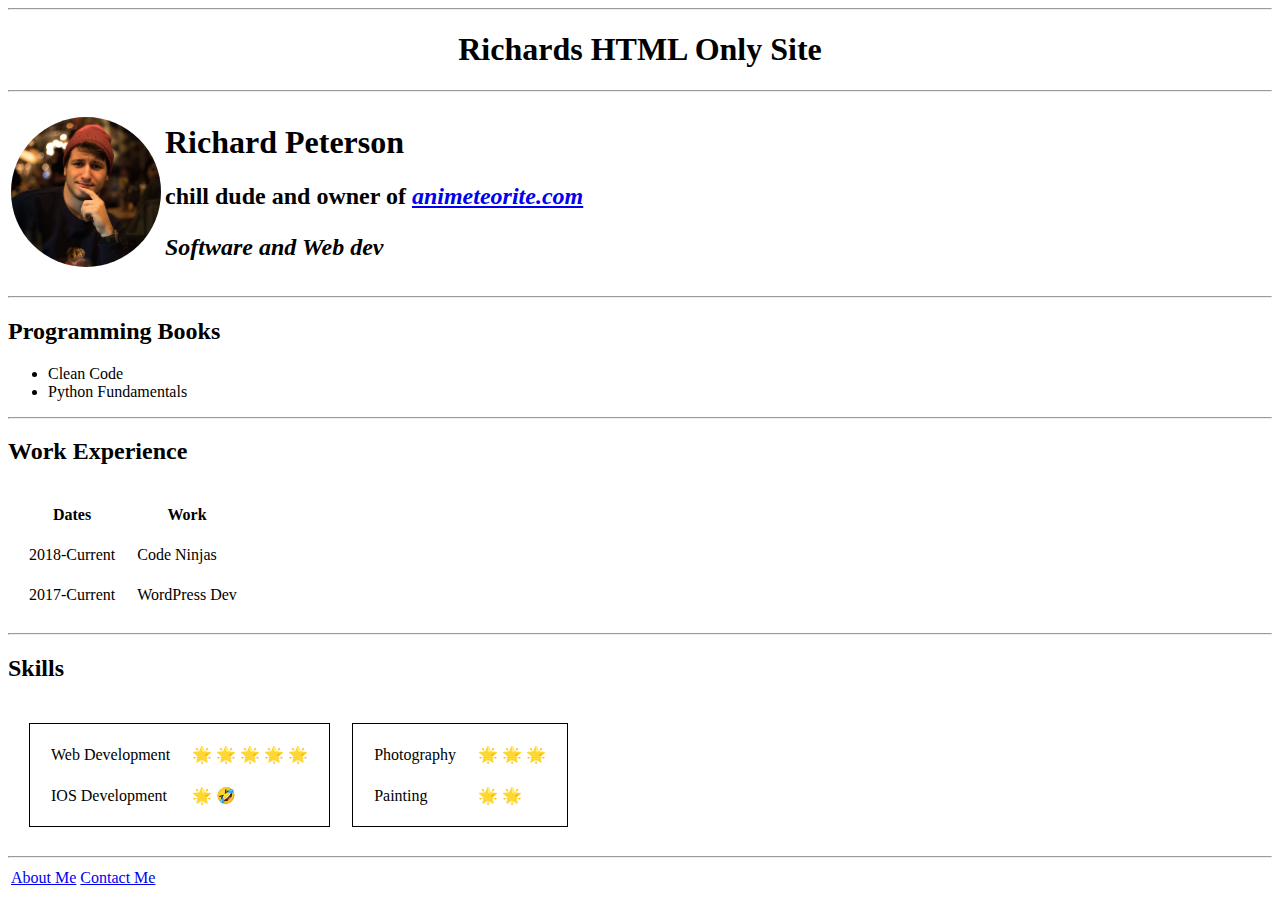
==== index.html @ 943dce13 "css beginning" ====
<!DOCTYPE html>
<html lang="en">
<head>
    <meta charset="UTF-8">
    <meta http-equiv="X-UA-Compatible" content="IE=edge">
    <meta name="viewport" content="width=device-width, initial-scale=1.0">
    <title>HTML Site</title>
</head>
<body>
    <hr>
     <center>
      <h1>Richards HTML Only Site</h1>
     </center>
    <hr>
     <table>
        <thead>
        </thead>
        <tbody>
            <tr>
                <td>
                    <img src="me pic.png" style="height: 150px; border-radius: 100px;" alt="profile picture">
                </td>
                <td>
                    <h1>Richard Peterson</h1>
                    <p><h2><strong>chill dude and owner of <a href="animeteorite.com"><i>animeteorite.com</i></a></strong></p></h2>
                    <p><h2><i>Software and Web dev</i></p></h2>
                </td>
            </tr>
        </tbody>
     </table>

     <hr>

     <h2><strong>Programming Books</strong></h2>

     <ul>
        <li>Clean Code</li>
        <li>Python Fundamentals</li>
     </ul>

     <hr>

     <h2><strong>Work Experience</strong></h2>

     <table cellspacing="20"> 
        <thead>
            <tr>
                <th>
                    Dates
                </th>
                <th>
                    Work
                </th>
            </tr>
        </thead>

        <tbody>
            <tr>
                <td>
                    2018-Current
                </td>
                <td>
                    Code Ninjas
                </td>
            </tr>
            <tr>
                <td>
                    2017-Current
                </td>
                <td>
                    WordPress Dev
                </td>
            </tr>
        </tbody>
     </table>

     <hr>

     <h2><strong>Skills</strong></h2>

     <table cellspacing="20">
        <tr>
            <td><table cellspacing="20" style="border: 1px solid black;">
                <tbody>
                    <tr>
                        <td>
                            Web Development 
                        </td>
                        <td>&#127775 &#127775 &#127775 &#127775 &#127775</td>
                    </tr>
                    <tr>
                        <td>
                            IOS Development 
                        </td>
                        <!-- 'WIN + .' -->
                        <td>&#127775 🤣 </td> 
                    </tr>
                </tbody>
            </table></td>
            <td><table cellspacing="20" style="border: 1px solid black;">
                <tbody>
                    <tr>
                        <td>
                            Photography 
                        </td>
                        <td>&#127775 &#127775 &#127775</td>
                    </tr>
                    <tr>
                        <td>
                            Painting 
                        </td>
                        <td>&#127775 &#127775</td>
                    </tr>
                </tbody>
            </table></td>
        </tr>
        </table>

    

   <hr>

   <table>
    <tr>
        <td><a href="hobbies.html">About Me</a></td>
        <td><a href="ContactMe.html">Contact Me</a></td>
    </tr>
   </table>
          
    
    
    
</body>
</html>
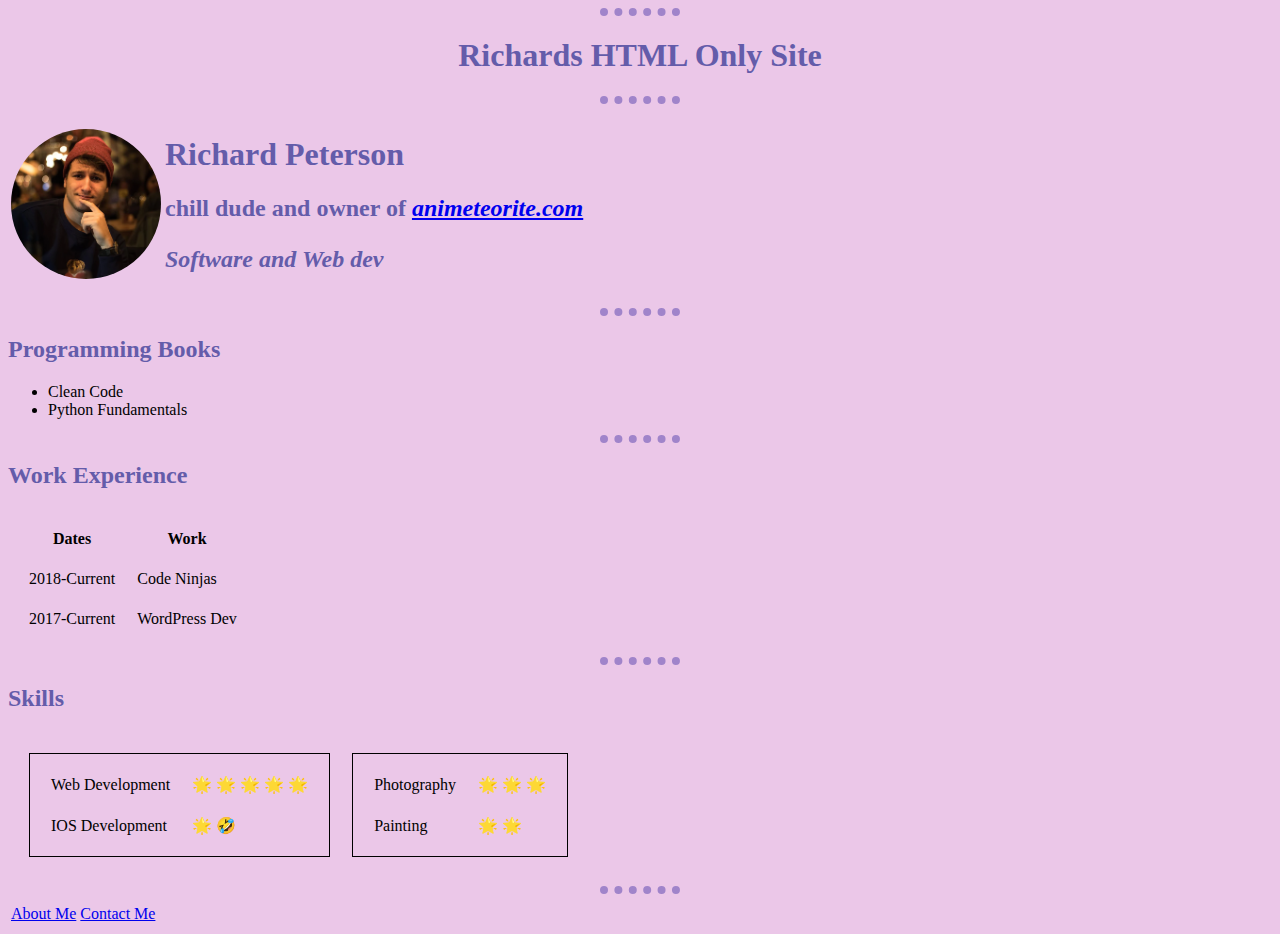
==== commit fee11774: "update css" ====
--- a/index.html
+++ b/index.html
@@ -5,7 +5,9 @@
     <meta http-equiv="X-UA-Compatible" content="IE=edge">
     <meta name="viewport" content="width=device-width, initial-scale=1.0">
     <title>HTML Site</title>
+    <link rel="stylesheet" href="style.css">
 </head>
+
 <body>
     <hr>
      <center>
--- a/style.css
+++ b/style.css
@@ -0,0 +1,17 @@
+body {
+    background-color: #EBC7E8;
+}
+
+hr {
+    border-top: 8px #A084CA;
+    border-style: dotted none none;
+    width: 5em;
+}
+
+h1 {
+ color: #645CAA;
+}
+
+h2 {
+    color: #645CAA;
+}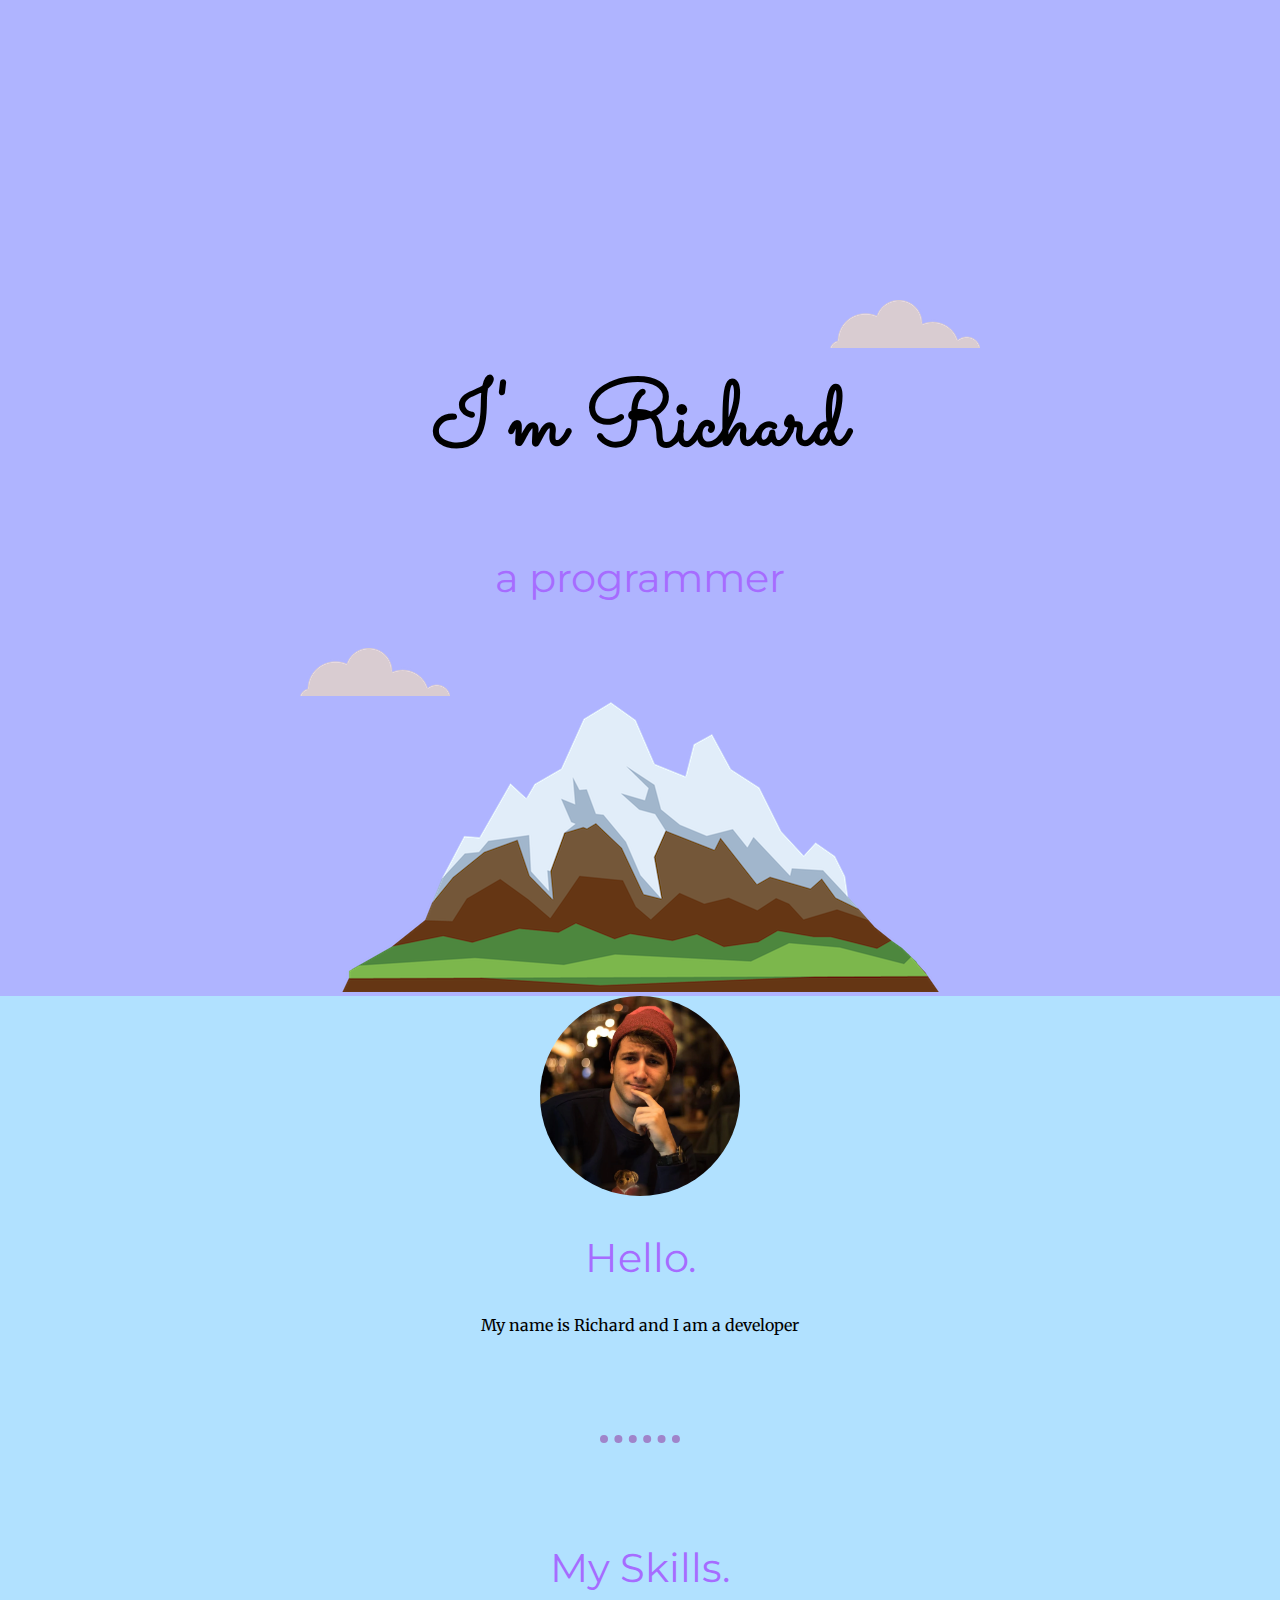
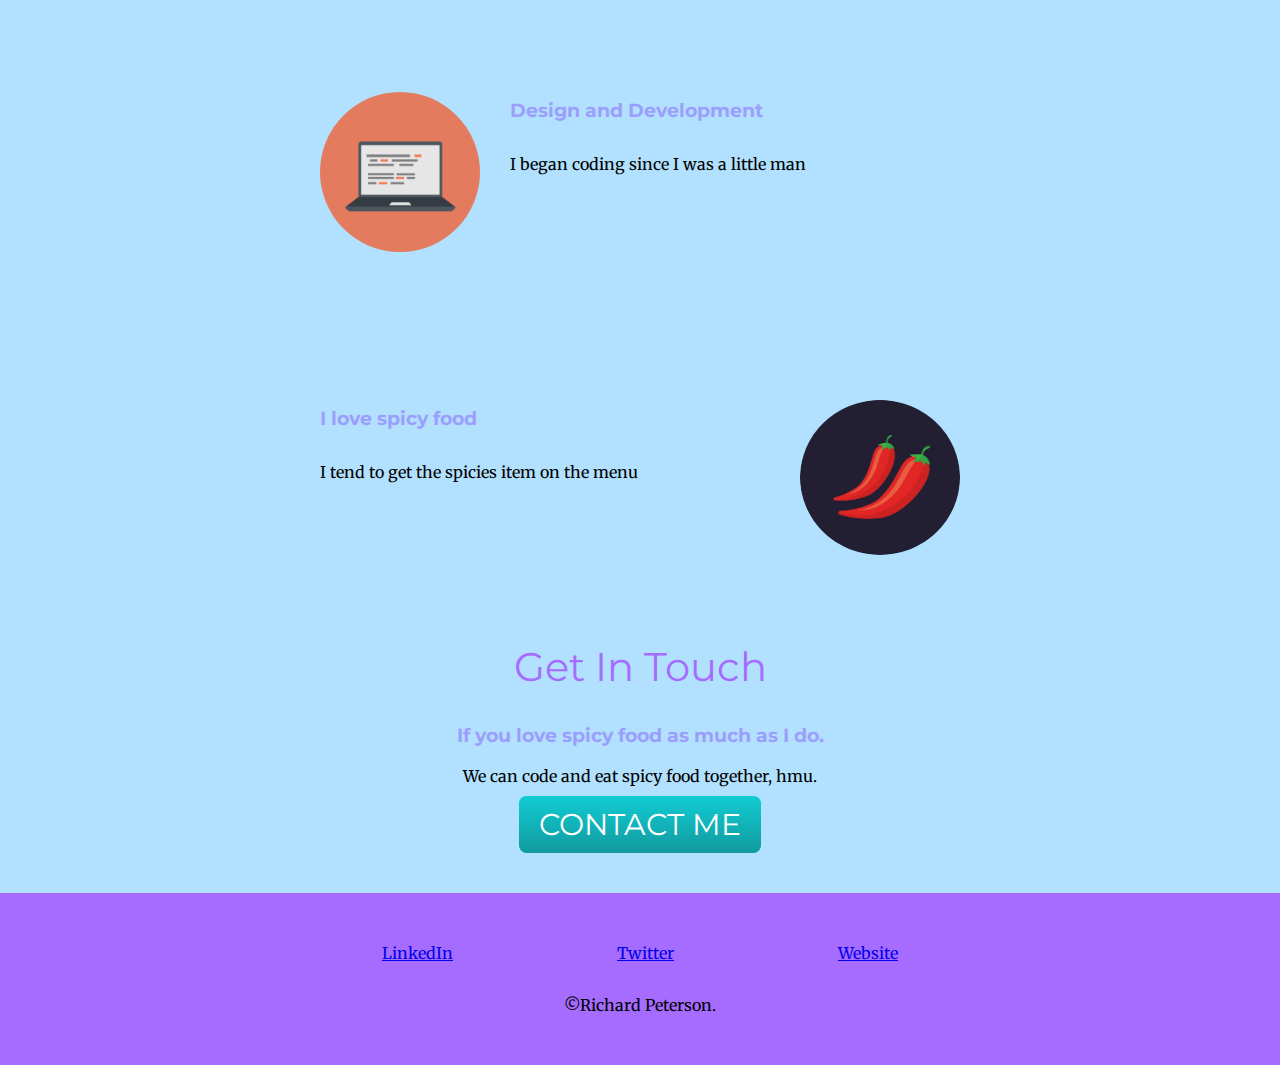
==== commit ec569d2c: "final update" ====
--- a/index.html
+++ b/index.html
@@ -4,133 +4,66 @@
     <meta charset="UTF-8">
     <meta http-equiv="X-UA-Compatible" content="IE=edge">
     <meta name="viewport" content="width=device-width, initial-scale=1.0">
-    <title>HTML Site</title>
+    <title>Richard Peterson</title>
     <link rel="stylesheet" href="style.css">
+    <link rel="icon" href="Favicon/favicon-32x32.png">
+    <link rel="preconnect" href="https://fonts.googleapis.com">
+    <link rel="preconnect" href="https://fonts.gstatic.com" crossorigin>
+    <link href="https://fonts.googleapis.com/css2?family=Merriweather&family=Montserrat&family=Sacramento&display=swap" rel="stylesheet">
 </head>
 
 <body>
-    <hr>
-     <center>
-      <h1>Richards HTML Only Site</h1>
-     </center>
-    <hr>
-     <table>
-        <thead>
-        </thead>
-        <tbody>
-            <tr>
-                <td>
-                    <img src="me pic.png" style="height: 150px; border-radius: 100px;" alt="profile picture">
-                </td>
-                <td>
-                    <h1>Richard Peterson</h1>
-                    <p><h2><strong>chill dude and owner of <a href="animeteorite.com"><i>animeteorite.com</i></a></strong></p></h2>
-                    <p><h2><i>Software and Web dev</i></p></h2>
-                </td>
-            </tr>
-        </tbody>
-     </table>
 
-     <hr>
+    <div class="top-container">
+        <img class="top-cloud" src="Images/CSS - My Site Images/cloud.png" alt="cloud image">
+        <h1>I'm Richard</h1>
 
-     <h2><strong>Programming Books</strong></h2>
+        <h2>a programmer</h2>
+        <img class="bottom-cloud" src="Images/CSS - My Site Images/cloud.png" alt="cloud image">
+        <img src="Images/CSS - My Site Images/mountain.png" alt="mountain image">
+    </div>
 
-     <ul>
-        <li>Clean Code</li>
-        <li>Python Fundamentals</li>
-     </ul>
-
-     <hr>
-
-     <h2><strong>Work Experience</strong></h2>
-
-     <table cellspacing="20"> 
-        <thead>
-            <tr>
-                <th>
-                    Dates
-                </th>
-                <th>
-                    Work
-                </th>
-            </tr>
-        </thead>
-
-        <tbody>
-            <tr>
-                <td>
-                    2018-Current
-                </td>
-                <td>
-                    Code Ninjas
-                </td>
-            </tr>
-            <tr>
-                <td>
-                    2017-Current
-                </td>
-                <td>
-                    WordPress Dev
-                </td>
-            </tr>
-        </tbody>
-     </table>
-
-     <hr>
-
-     <h2><strong>Skills</strong></h2>
-
-     <table cellspacing="20">
-        <tr>
-            <td><table cellspacing="20" style="border: 1px solid black;">
-                <tbody>
-                    <tr>
-                        <td>
-                            Web Development 
-                        </td>
-                        <td>&#127775 &#127775 &#127775 &#127775 &#127775</td>
-                    </tr>
-                    <tr>
-                        <td>
-                            IOS Development 
-                        </td>
-                        <!-- 'WIN + .' -->
-                        <td>&#127775 🤣 </td> 
-                    </tr>
-                </tbody>
-            </table></td>
-            <td><table cellspacing="20" style="border: 1px solid black;">
-                <tbody>
-                    <tr>
-                        <td>
-                            Photography 
-                        </td>
-                        <td>&#127775 &#127775 &#127775</td>
-                    </tr>
-                    <tr>
-                        <td>
-                            Painting 
-                        </td>
-                        <td>&#127775 &#127775</td>
-                    </tr>
-                </tbody>
-            </table></td>
-        </tr>
-        </table>
-
+    <div class="middle-container">
+        <div class="profile">
+          <img src="me pic.png" alt="profile pic" style="height: 200px; border-radius: 100%;">
+          <h2>Hello.</h2>
+          <p>My name is Richard and I am a developer</p>
+        </div>
+        <hr>
+        <div class="skills">
+          <h2>My Skills.</h2>
+          <div class="skill-row">
+            <img class="" src="Images/CSS - My Site Images/computer.png" alt="computer image" style="width: 25%; border-radius: 100%; float: left; margin-right: 30px;">
+            <h3>Design and Development</h3>
+            <p>I began coding since I was a little man</p>
+          </div>
+          <br>
+          <div class="skill-row">
+            <img class="" src="Images/CSS - My Site Images/chillies.png" alt="chilli pic" style="width: 25%; border-radius: 100%; float: right; margin: 0px 0px 30px 30px;">
+            <h3>I love spicy food</h3>
+            <p>I tend to get the spicies item on the menu</p>
+          </div>
+        </div>
+        <br>
+        <div class="contact-me">
+          <h2>Get In Touch</h2>
+          <h3>If you love spicy food as much as I do.</h3>
+          <p>We can code and eat spicy food together, hmu.</p>
+          <br>
+          <a class="btn" href="mailto:name@email.com">CONTACT ME</a>
+          <br>
+        </div>
+      </div>
+      
+      
+      <div class="bottom-container">
+        <a class="footer-link" href="https://www.linkedin.com/">LinkedIn</a>
+        <a class="footer-link" href="https://twitter.com/">Twitter</a>
+        <a class="footer-link" href="https://www.appbrewery.co/">Website</a>
+        <p style="padding-top: 2rem;">©Richard Peterson.</p>
+      </div>
+      
     
 
-   <hr>
-
-   <table>
-    <tr>
-        <td><a href="hobbies.html">About Me</a></td>
-        <td><a href="ContactMe.html">Contact Me</a></td>
-    </tr>
-   </table>
-          
-    
-    
-    
 </body>
 </html>--- a/style.css
+++ b/style.css
@@ -1,17 +1,111 @@
 body {
-    background-color: #EBC7E8;
+    background-color: #B1E1FF;
+    margin: 0px;
+    text-align: center;
+    font-family: 'Merriweather', serif;
 }
 
 hr {
     border-top: 8px #A084CA;
     border-style: dotted none none;
     width: 5em;
+    margin: 100px auto 100px;
 }
 
 h1 {
- color: #645CAA;
+    /* width: 10%; */
+    /* color: #A66CFF; */
+    font-size: 5.625rem;
+ margin-top: 50px auto 0 auto;
+ font-family: 'Sacramento', cursive;
 }
 
 h2 {
-    color: #645CAA;
-}+    /* color: #645CAA; */
+    font-size: 2.5rem;
+    font-family: 'Montserrat', sans-serif;
+    font-weight: normal;
+    color: #A66CFF;
+}
+
+h3 {
+    /* color: #645CAA; */
+    font-family: 'Montserrat', sans-serif;
+    color: #9C9EFE;
+}
+
+p {
+    margin: 0px;
+}
+
+.top-container {
+    background-color: #AFB4FF;
+    margin: 0px;
+    position: relative;
+    padding-top: 300px;
+    /* height: 100%; */
+}
+
+.middle-container {
+    margin-bottom: 50px;
+}
+
+.bottom-container {
+    background-color: #A66CFF;
+    padding: 50px 0px 50px;
+}
+
+.footer-link {
+    margin: 30px 5rem 30px 5rem;
+}
+
+.skill-row {
+    width: 50%;
+    margin: 100px auto 100px;
+    text-align: left;
+    line-height: 2;
+}
+
+/* ------------------ Clouds ---------------- */
+
+.bottom-cloud {
+    position: absolute;
+    left: 300px;
+    bottom: 300px;
+}
+
+.top-cloud {
+    position: absolute;
+    right: 300px;
+    top: 50;
+}
+
+/* --------------- button ------------- */
+
+.btn {
+    background: #11cdd4;
+    background-image: -webkit-linear-gradient(top, #11cdd4, #11999e);
+    background-image: -moz-linear-gradient(top, #11cdd4, #11999e);
+    background-image: -ms-linear-gradient(top, #11cdd4, #11999e);
+    background-image: -o-linear-gradient(top, #11cdd4, #11999e);
+    background-image: linear-gradient(to bottom, #11cdd4, #11999e);
+    -webkit-border-radius: 8;
+    -moz-border-radius: 8;
+    border-radius: 8px;
+    font-family: 'Montserrat', sans-serif;
+    color: #ffffff;
+    font-size: 30px;
+    padding: 10px 20px 10px 20px;
+    text-decoration: none;
+    margin: 500px 0px 50px 0px;
+  }
+  
+  .btn:hover {
+    background: #3cb0fd;
+    background-image: -webkit-linear-gradient(top, #3cb0fd, #3498db);
+    background-image: -moz-linear-gradient(top, #3cb0fd, #3498db);
+    background-image: -ms-linear-gradient(top, #3cb0fd, #3498db);
+    background-image: -o-linear-gradient(top, #3cb0fd, #3498db);
+    background-image: linear-gradient(to bottom, #3cb0fd, #3498db);
+    text-decoration: none;
+  }